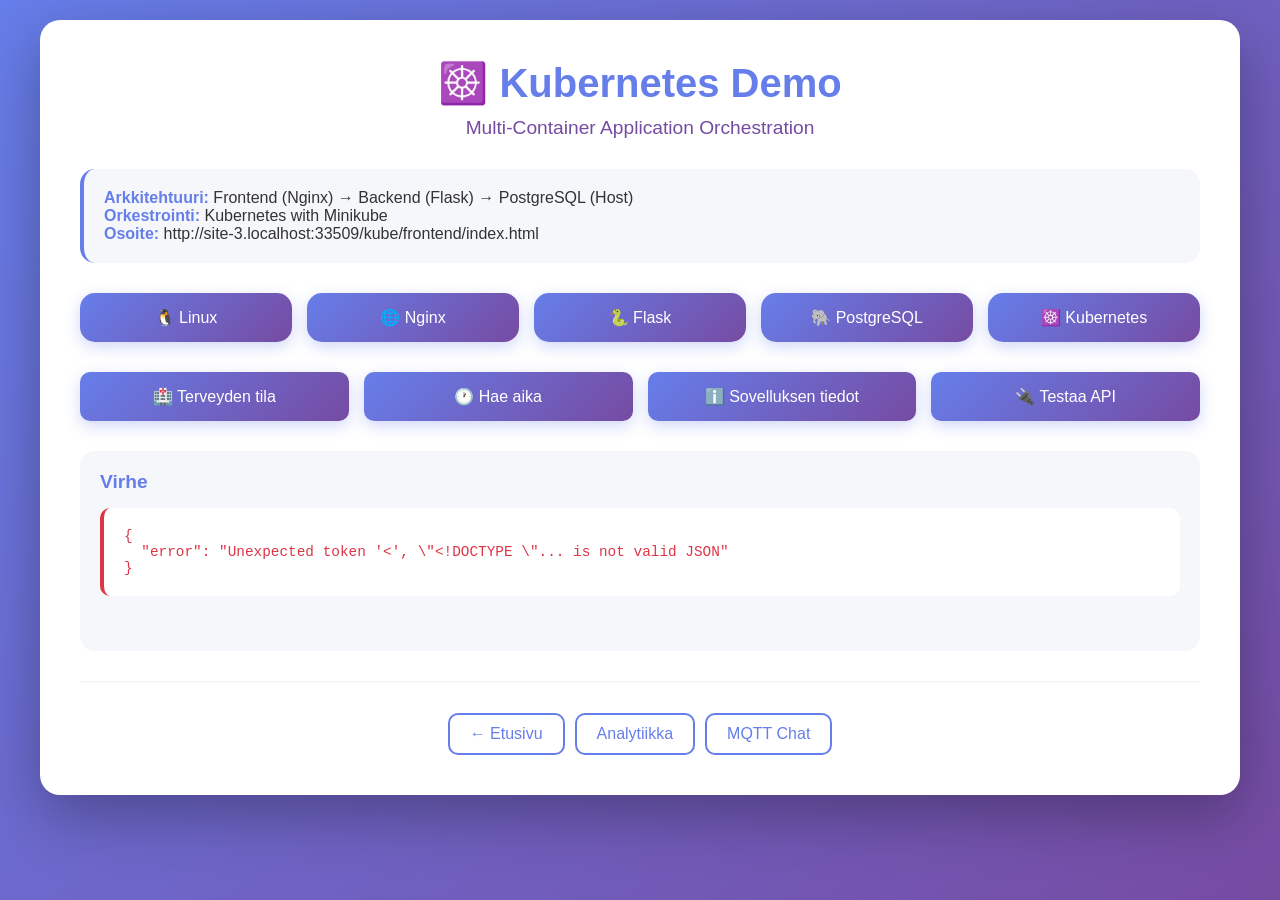
==== kube/frontend/index.html @ c464f718 "Add Kubernetes LEMP application with matching UI design" ====
<!DOCTYPE html>
<html lang="fi">
<head>
    <meta charset="UTF-8">
    <meta name="viewport" content="width=device-width, initial-scale=1.0">
    <title>Kubernetes - TimeApp</title>
    <base href="/kube/">
    <style>
        /* Match existing TimeApp design */
        * {
            margin: 0;
            padding: 0;
            box-sizing: border-box;
        }
        
        body {
            font-family: -apple-system, BlinkMacSystemFont, 'Segoe UI', Roboto, 'Helvetica Neue', Arial, sans-serif;
            background: linear-gradient(135deg, #667eea 0%, #764ba2 100%);
            min-height: 100vh;
            padding: 20px;
            color: #333;
        }
        
        .container {
            background: white;
            border-radius: 20px;
            padding: 40px;
            box-shadow: 0 20px 60px rgba(0, 0, 0, 0.3);
            max-width: 1200px;
            width: 100%;
            margin: 0 auto;
        }
        
        h1 {
            color: #667eea;
            margin-bottom: 10px;
            text-align: center;
            font-size: 2.5rem;
        }
        
        .subtitle {
            color: #764ba2;
            margin-bottom: 30px;
            text-align: center;
            font-size: 1.2rem;
        }
        
        .info-box {
            background: #f5f7fa;
            padding: 20px;
            border-radius: 15px;
            margin-bottom: 30px;
            border-left: 4px solid #667eea;
        }
        
        .info-box strong {
            color: #667eea;
        }
        
        .tech-stack {
            display: grid;
            grid-template-columns: repeat(auto-fit, minmax(150px, 1fr));
            gap: 15px;
            margin-bottom: 30px;
        }
        
        .tech-badge {
            background: linear-gradient(135deg, #667eea 0%, #764ba2 100%);
            color: white;
            padding: 15px;
            border-radius: 15px;
            text-align: center;
            box-shadow: 0 5px 15px rgba(102, 126, 234, 0.3);
            font-weight: 500;
        }
        
        .controls {
            display: grid;
            grid-template-columns: repeat(auto-fit, minmax(180px, 1fr));
            gap: 15px;
            margin-bottom: 30px;
        }
        
        button {
            background: linear-gradient(135deg, #667eea 0%, #764ba2 100%);
            color: white;
            border: none;
            padding: 15px 25px;
            border-radius: 10px;
            cursor: pointer;
            font-size: 1em;
            font-weight: 500;
            transition: transform 0.2s, box-shadow 0.2s;
            box-shadow: 0 5px 15px rgba(102, 126, 234, 0.3);
        }
        
        button:hover {
            transform: translateY(-2px);
            box-shadow: 0 8px 20px rgba(102, 126, 234, 0.4);
        }
        
        button:active {
            transform: translateY(0);
        }
        
        .result-container {
            margin-top: 30px;
            padding: 20px;
            background: #f5f7fa;
            border-radius: 15px;
            min-height: 200px;
            display: none;
        }
        
        .result-container.show {
            display: block;
        }
        
        .result-container h3 {
            color: #667eea;
            margin-bottom: 15px;
            font-size: 1.2rem;
        }
        
        .result {
            background: white;
            padding: 20px;
            border-radius: 10px;
            font-family: 'Courier New', monospace;
            font-size: 0.9em;
            white-space: pre-wrap;
            word-wrap: break-word;
            max-height: 400px;
            overflow-y: auto;
            border-left: 4px solid #667eea;
        }
        
        .loading {
            color: #667eea;
            font-style: italic;
            text-align: center;
            padding: 20px;
        }
        
        .error .result {
            border-left-color: #dc3545;
            color: #dc3545;
        }
        
        .success .result {
            border-left-color: #28a745;
        }
        
        .nav-buttons {
            display: flex;
            gap: 10px;
            justify-content: center;
            margin-top: 30px;
            padding-top: 30px;
            border-top: 2px solid #f5f7fa;
        }
        
        .nav-buttons a {
            color: #667eea;
            text-decoration: none;
            padding: 10px 20px;
            border: 2px solid #667eea;
            border-radius: 10px;
            transition: all 0.2s;
            font-weight: 500;
        }
        
        .nav-buttons a:hover {
            background: #667eea;
            color: white;
        }
    </style>
</head>
<body>
    <div class="container">
        <h1>☸️ Kubernetes Demo</h1>
        <p class="subtitle">Multi-Container Application Orchestration</p>
        
        <div class="info-box">
            <p><strong>Arkkitehtuuri:</strong> Frontend (Nginx) → Backend (Flask) → PostgreSQL (Host)</p>
            <p><strong>Orkestrointi:</strong> Kubernetes with Minikube</p>
            <p><strong>Osoite:</strong> <span id="currentUrl"></span></p>
        </div>
        
        <div class="tech-stack">
            <div class="tech-badge">🐧 Linux</div>
            <div class="tech-badge">🌐 Nginx</div>
            <div class="tech-badge">🐍 Flask</div>
            <div class="tech-badge">🐘 PostgreSQL</div>
            <div class="tech-badge">☸️ Kubernetes</div>
        </div>
        
        <div class="controls">
            <button onclick="checkHealth()">🏥 Terveyden tila</button>
            <button onclick="getTime()">🕐 Hae aika</button>
            <button onclick="getInfo()">ℹ️ Sovelluksen tiedot</button>
            <button onclick="testAPI()">🔌 Testaa API</button>
        </div>
        
        <div id="resultContainer" class="result-container">
            <h3 id="resultTitle">Tulos</h3>
            <div id="result" class="result"></div>
        </div>
        
        <div class="nav-buttons">
            <a href="/">← Etusivu</a>
            <a href="/data-analysis/">Analytiikka</a>
            <a href="/mqtt-chat/">MQTT Chat</a>
        </div>
    </div>

    <script>
        const resultDiv = document.getElementById('result');
        const resultContainer = document.getElementById('resultContainer');
        const resultTitle = document.getElementById('resultTitle');
        const urlSpan = document.getElementById('currentUrl');
        urlSpan.textContent = window.location.href;

        function showResult(title, data, isError = false) {
            resultTitle.textContent = title;
            resultDiv.textContent = JSON.stringify(data, null, 2);
            resultContainer.className = 'result-container show ' + (isError ? 'error' : 'success');
        }

        function showLoading(title) {
            resultTitle.textContent = title;
            resultDiv.innerHTML = '<div class="loading">Ladataan...</div>';
            resultContainer.className = 'result-container show';
        }

        async function checkHealth() {
            showLoading('Terveyden tila');
            try {
                const response = await fetch('api/health');
                const data = await response.json();
                showResult('Terveyden tila', data, !response.ok);
            } catch (error) {
                showResult('Virhe', { error: error.message }, true);
            }
        }

        async function getTime() {
            showLoading('Aika tietokannasta');
            try {
                const response = await fetch('api/time');
                const data = await response.json();
                showResult('Aika tietokannasta', data, !response.ok);
            } catch (error) {
                showResult('Virhe', { error: error.message }, true);
            }
        }

        async function getInfo() {
            showLoading('Sovelluksen tiedot');
            try {
                const response = await fetch('api/info');
                const data = await response.json();
                showResult('Sovelluksen tiedot', data, !response.ok);
            } catch (error) {
                showResult('Virhe', { error: error.message }, true);
            }
        }

        async function testAPI() {
            showLoading('API testaus');
            try {
                const response = await fetch('api');
                const data = await response.json();
                showResult('API vastaus', data, !response.ok);
            } catch (error) {
                showResult('Virhe', { error: error.message }, true);
            }
        }

        // Auto-run health check on load
        window.addEventListener('load', () => {
            setTimeout(checkHealth, 500);
        });
    </script>
</body>
</html>
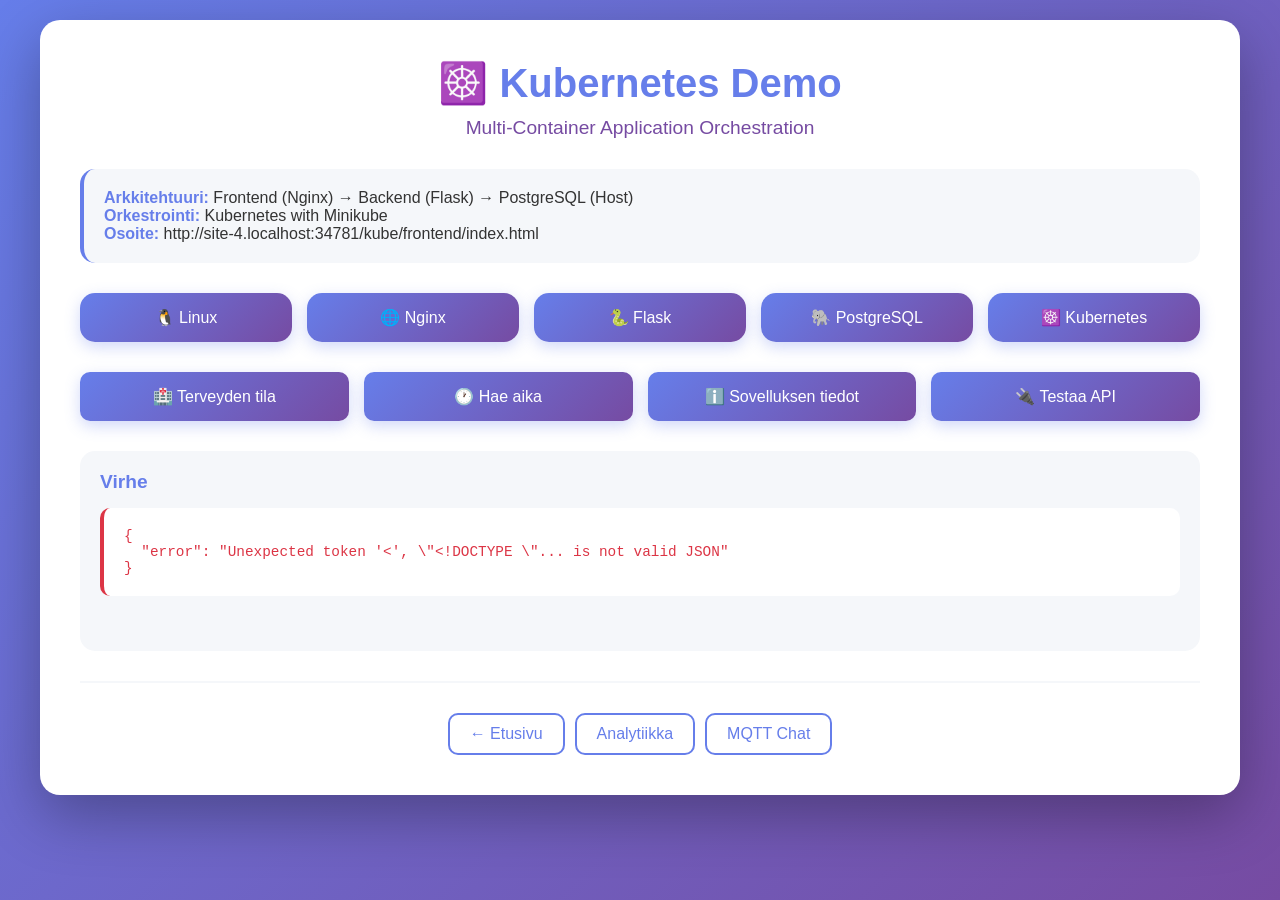
==== commit 2bb686d1: "Fix API endpoint path - add trailing slash" ====
--- a/kube/frontend/index.html
+++ b/kube/frontend/index.html
@@ -269,7 +269,7 @@
         async function testAPI() {
             showLoading('API testaus');
             try {
-                const response = await fetch('api');
+                const response = await fetch('api/');
                 const data = await response.json();
                 showResult('API vastaus', data, !response.ok);
             } catch (error) {
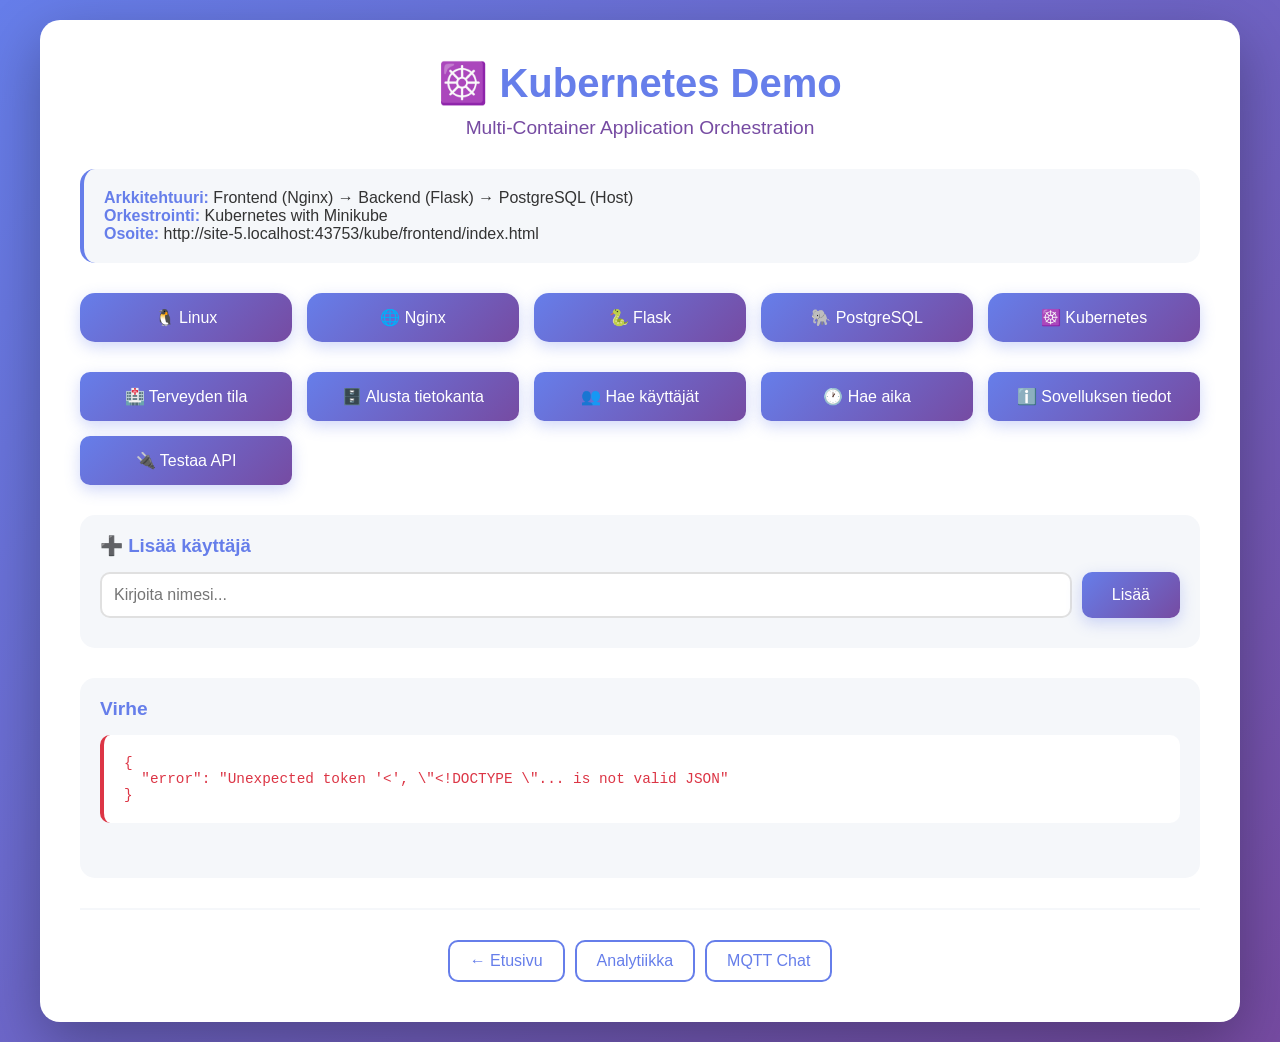
==== commit 705be403: "Add user management features: init database, get users, add user" ====
--- a/kube/frontend/index.html
+++ b/kube/frontend/index.html
@@ -174,6 +174,42 @@
             background: #667eea;
             color: white;
         }
+
+        .user-form {
+            margin-top: 30px;
+            padding: 20px;
+            background: #f5f7fa;
+            border-radius: 15px;
+        }
+
+        .user-form h3 {
+            color: #667eea;
+            margin-bottom: 15px;
+        }
+
+        .form-group {
+            display: flex;
+            gap: 10px;
+            margin-bottom: 10px;
+        }
+
+        .user-form input {
+            flex: 1;
+            padding: 12px;
+            border: 2px solid #e0e0e0;
+            border-radius: 10px;
+            font-size: 1em;
+            transition: border-color 0.2s;
+        }
+
+        .user-form input:focus {
+            outline: none;
+            border-color: #667eea;
+        }
+
+        .user-form button {
+            padding: 12px 30px;
+        }
     </style>
 </head>
 <body>
@@ -197,9 +233,19 @@
         
         <div class="controls">
             <button onclick="checkHealth()">🏥 Terveyden tila</button>
+            <button onclick="initDatabase()">🗄️ Alusta tietokanta</button>
+            <button onclick="getUsers()">👥 Hae käyttäjät</button>
             <button onclick="getTime()">🕐 Hae aika</button>
             <button onclick="getInfo()">ℹ️ Sovelluksen tiedot</button>
             <button onclick="testAPI()">🔌 Testaa API</button>
+        </div>
+
+        <div class="user-form">
+            <h3>➕ Lisää käyttäjä</h3>
+            <div class="form-group">
+                <input type="text" id="userName" placeholder="Kirjoita nimesi..." maxlength="100">
+                <button onclick="addUser()">Lisää</button>
+            </div>
         </div>
         
         <div id="resultContainer" class="result-container">
@@ -276,6 +322,69 @@
                 showResult('Virhe', { error: error.message }, true);
             }
         }
+
+        async function initDatabase() {
+            showLoading('Alustetaan tietokanta');
+            try {
+                const response = await fetch('api/init', {
+                    method: 'POST',
+                    headers: {
+                        'Content-Type': 'application/json'
+                    }
+                });
+                const data = await response.json();
+                showResult('Tietokannan alustus', data, !response.ok);
+            } catch (error) {
+                showResult('Virhe', { error: error.message }, true);
+            }
+        }
+
+        async function getUsers() {
+            showLoading('Haetaan käyttäjiä');
+            try {
+                const response = await fetch('api/users');
+                const data = await response.json();
+                showResult('Käyttäjät tietokannassa', data, !response.ok);
+            } catch (error) {
+                showResult('Virhe', { error: error.message }, true);
+            }
+        }
+
+        async function addUser() {
+            const nameInput = document.getElementById('userName');
+            const name = nameInput.value.trim();
+            
+            if (!name) {
+                showResult('Virhe', { error: 'Nimi ei voi olla tyhjä' }, true);
+                return;
+            }
+
+            showLoading('Lisätään käyttäjä');
+            try {
+                const response = await fetch('api/users', {
+                    method: 'POST',
+                    headers: {
+                        'Content-Type': 'application/json'
+                    },
+                    body: JSON.stringify({ name: name })
+                });
+                const data = await response.json();
+                showResult('Käyttäjän lisäys', data, !response.ok);
+                
+                if (response.ok) {
+                    nameInput.value = '';  // Clear input on success
+                }
+            } catch (error) {
+                showResult('Virhe', { error: error.message }, true);
+            }
+        }
+
+        // Allow Enter key to submit user
+        document.getElementById('userName').addEventListener('keypress', function(e) {
+            if (e.key === 'Enter') {
+                addUser();
+            }
+        });
 
         // Auto-run health check on load
         window.addEventListener('load', () => {
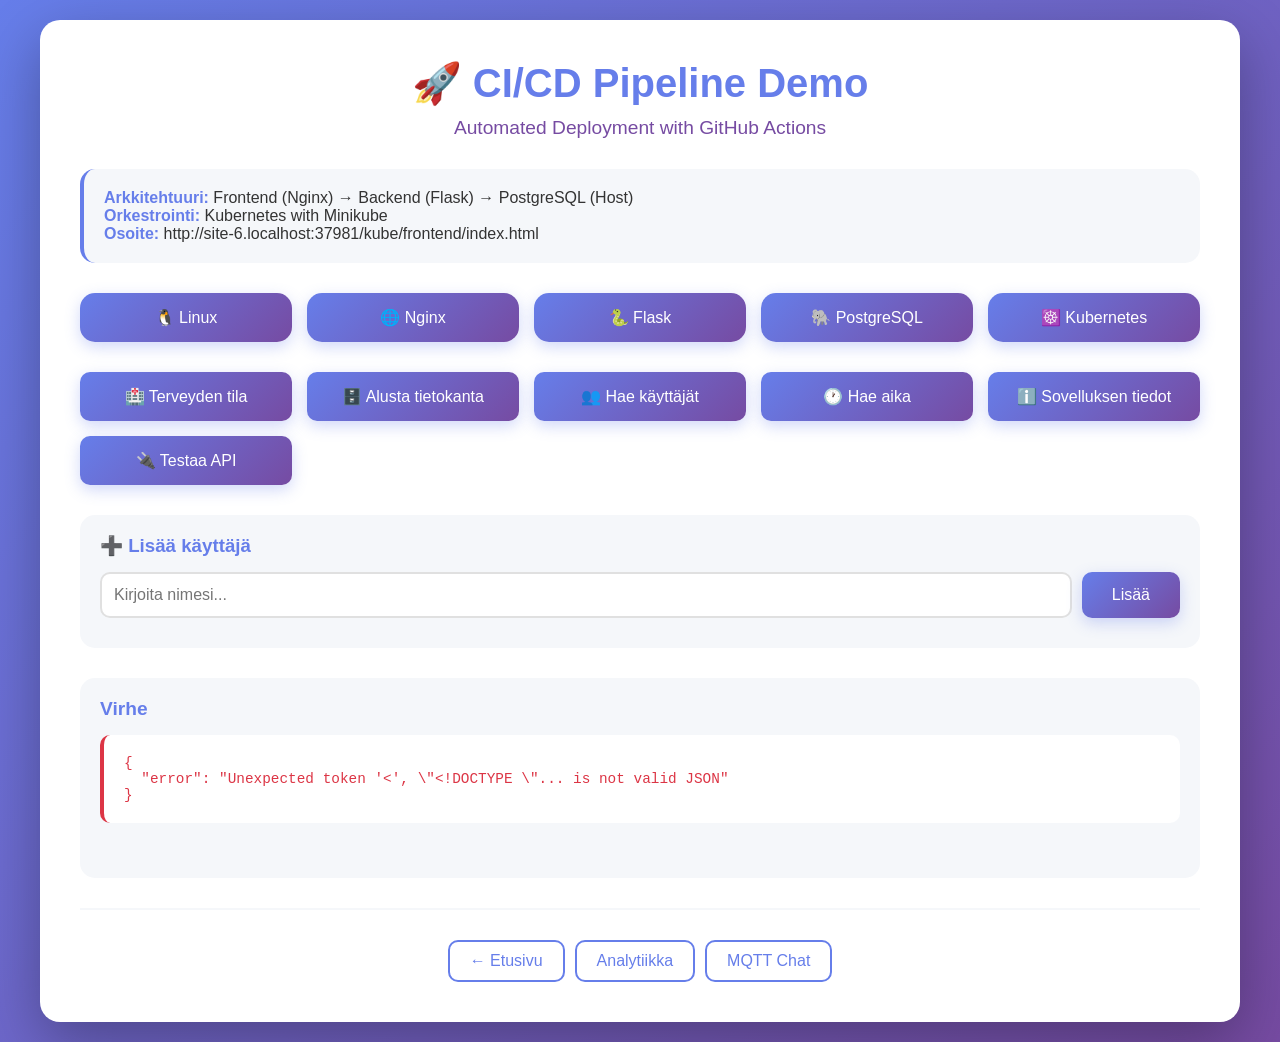
==== commit 1d00372b: "Implement CI/CD pipeline: change kube to cicd, add pytest tests, create deploy workflow" ====
--- a/kube/frontend/index.html
+++ b/kube/frontend/index.html
@@ -3,8 +3,8 @@
 <head>
     <meta charset="UTF-8">
     <meta name="viewport" content="width=device-width, initial-scale=1.0">
-    <title>Kubernetes - TimeApp</title>
-    <base href="/kube/">
+    <title>CI/CD Demo - TimeApp</title>
+    <base href="/cicd/">
     <style>
         /* Match existing TimeApp design */
         * {
@@ -214,8 +214,8 @@
 </head>
 <body>
     <div class="container">
-        <h1>☸️ Kubernetes Demo</h1>
-        <p class="subtitle">Multi-Container Application Orchestration</p>
+        <h1>🚀 CI/CD Pipeline Demo</h1>
+        <p class="subtitle">Automated Deployment with GitHub Actions</p>
         
         <div class="info-box">
             <p><strong>Arkkitehtuuri:</strong> Frontend (Nginx) → Backend (Flask) → PostgreSQL (Host)</p>
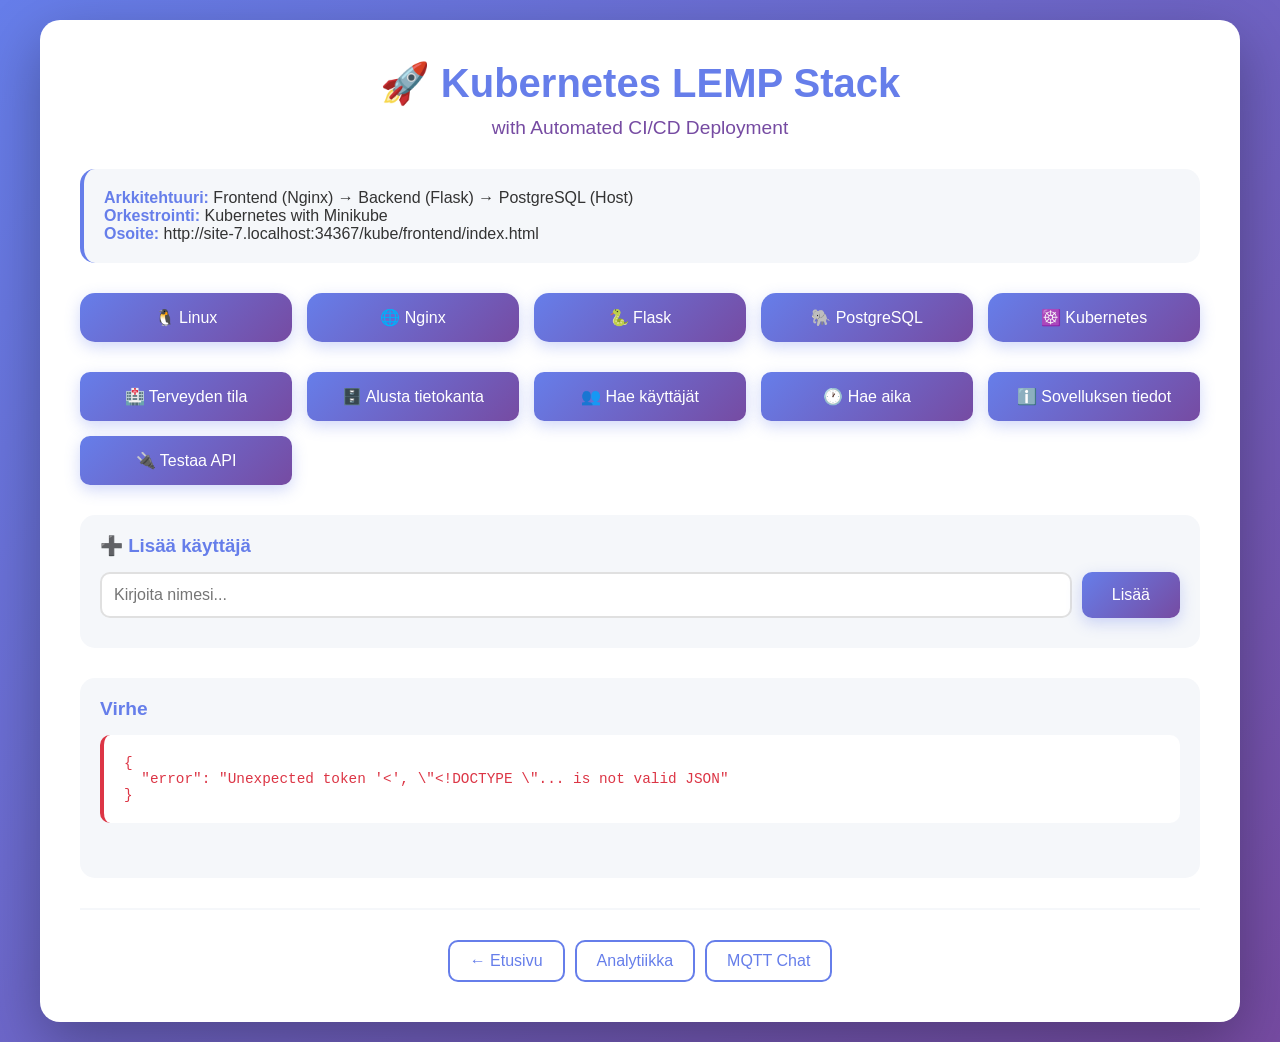
==== commit 2c77f490: "Update title to 'Kubernetes & CI/CD' for clarity" ====
--- a/kube/frontend/index.html
+++ b/kube/frontend/index.html
@@ -3,7 +3,7 @@
 <head>
     <meta charset="UTF-8">
     <meta name="viewport" content="width=device-width, initial-scale=1.0">
-    <title>CI/CD Demo - TimeApp</title>
+    <title>Kubernetes & CI/CD Demo - TimeApp</title>
     <base href="/cicd/">
     <style>
         /* Match existing TimeApp design */
@@ -214,8 +214,8 @@
 </head>
 <body>
     <div class="container">
-        <h1>🚀 CI/CD Pipeline Demo</h1>
-        <p class="subtitle">Automated Deployment with GitHub Actions</p>
+        <h1>🚀 Kubernetes LEMP Stack</h1>
+        <p class="subtitle">with Automated CI/CD Deployment</p>
         
         <div class="info-box">
             <p><strong>Arkkitehtuuri:</strong> Frontend (Nginx) → Backend (Flask) → PostgreSQL (Host)</p>
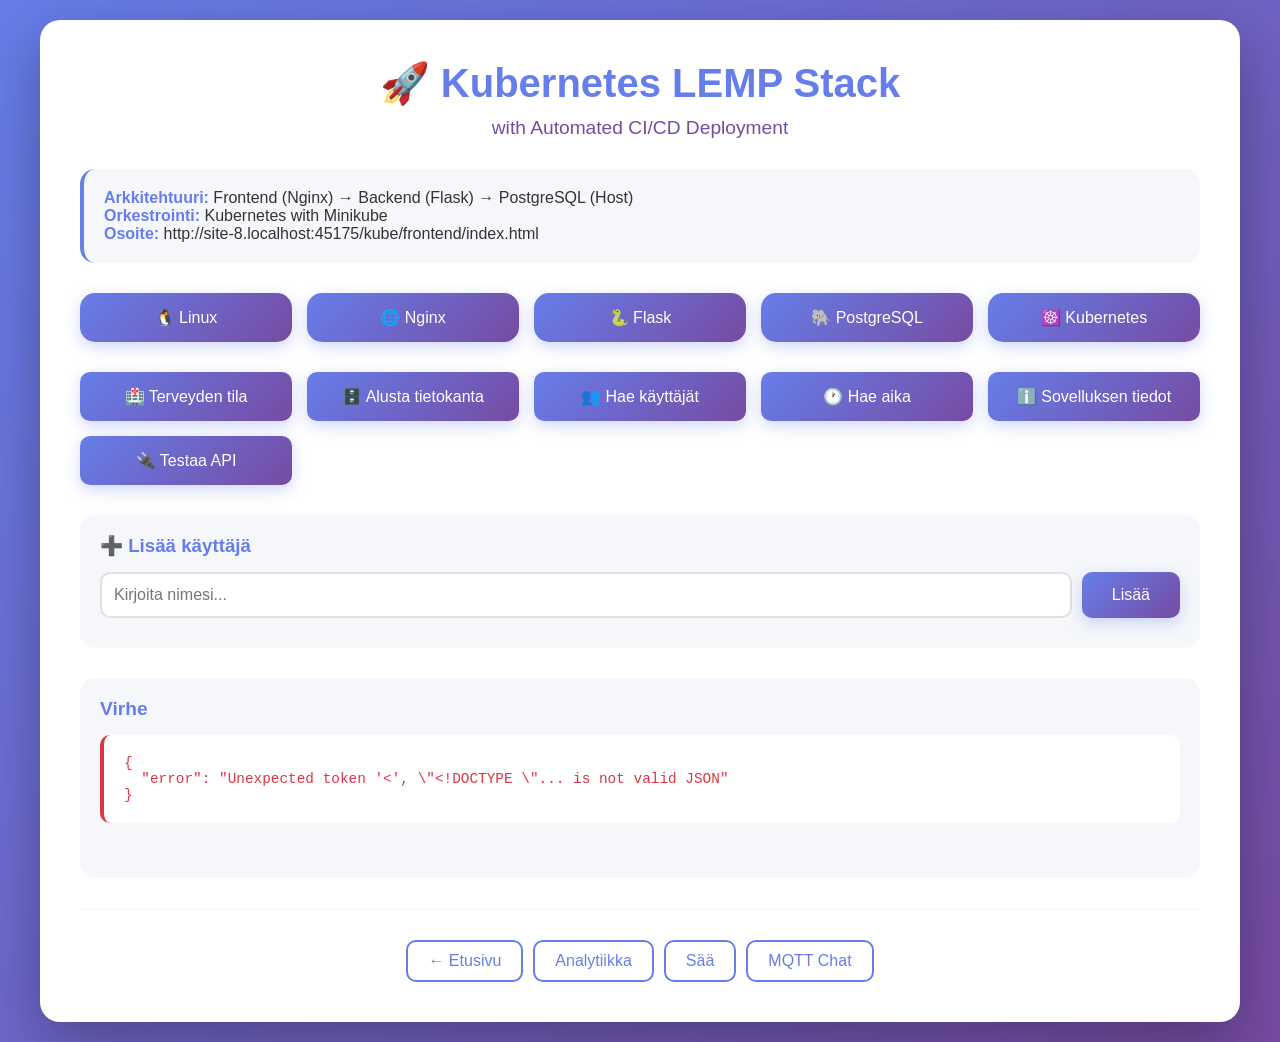
==== commit 5fde6e0c: "Add weather-data navigation button to cicd/kube pages" ====
--- a/kube/frontend/index.html
+++ b/kube/frontend/index.html
@@ -256,6 +256,7 @@
         <div class="nav-buttons">
             <a href="/">← Etusivu</a>
             <a href="/data-analysis/">Analytiikka</a>
+            <a href="/weather-data/">Sää</a>
             <a href="/mqtt-chat/">MQTT Chat</a>
         </div>
     </div>
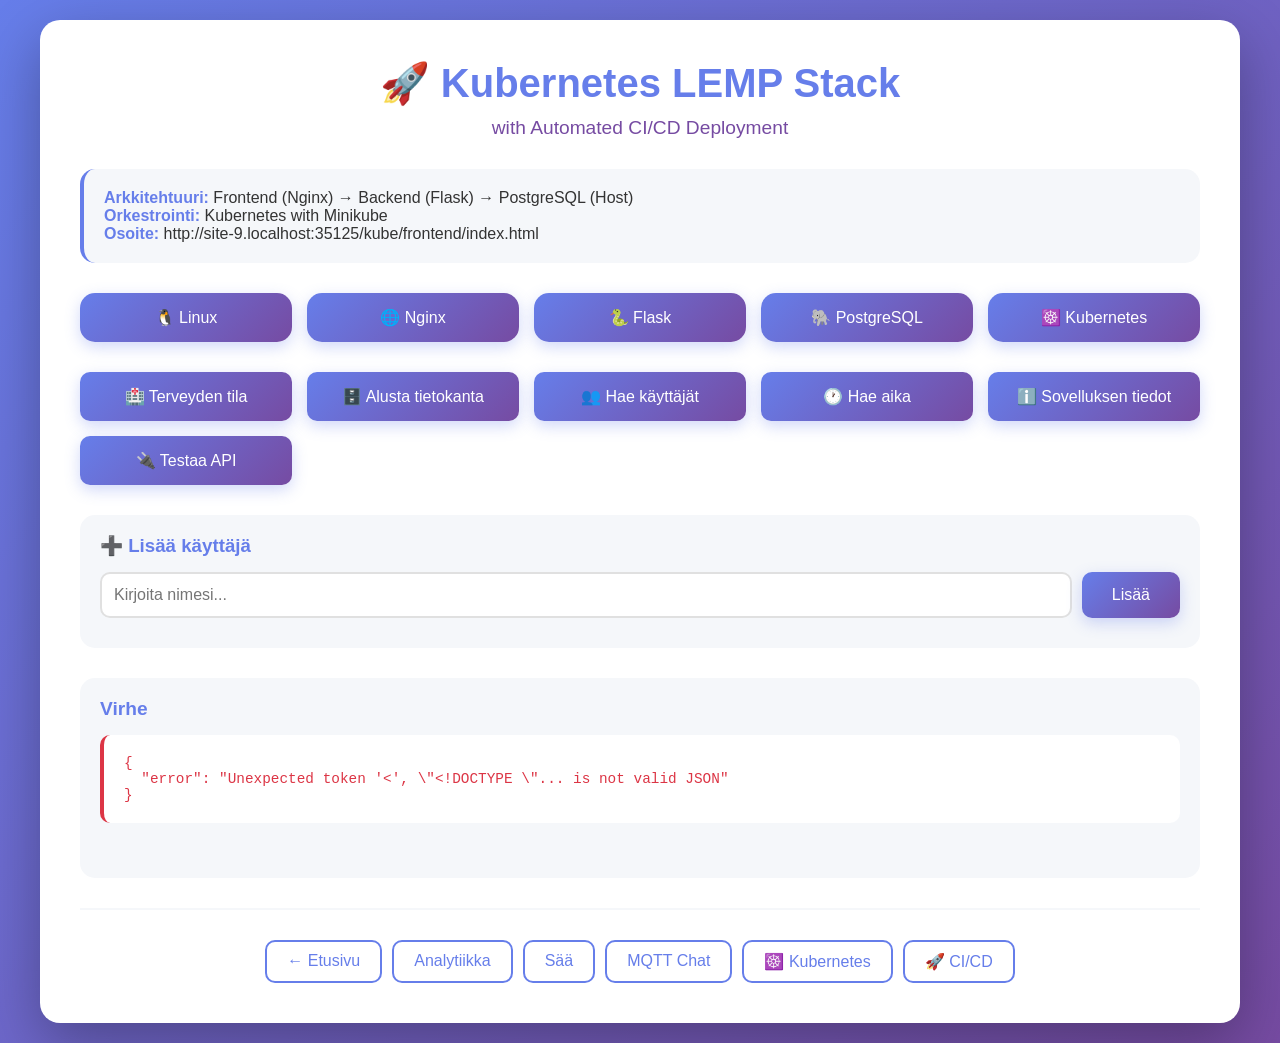
==== commit 9f904bbd: "Add Kubernetes and CI/CD navigation buttons to kube/cicd pages" ====
--- a/kube/frontend/index.html
+++ b/kube/frontend/index.html
@@ -258,6 +258,8 @@
             <a href="/data-analysis/">Analytiikka</a>
             <a href="/weather-data/">Sää</a>
             <a href="/mqtt-chat/">MQTT Chat</a>
+            <a href="/kube/">☸️ Kubernetes</a>
+            <a href="/cicd/">🚀 CI/CD</a>
         </div>
     </div>
 
